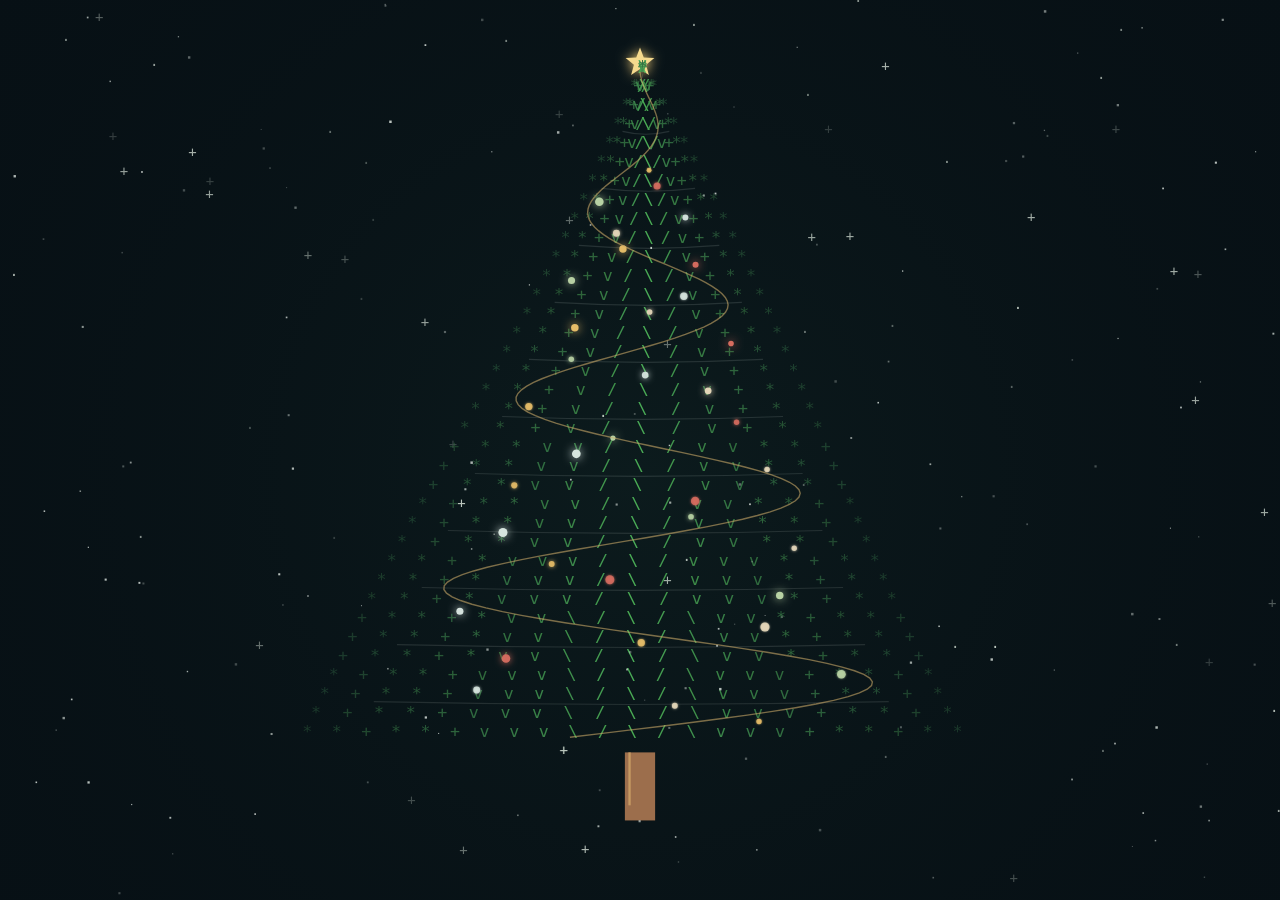
==== web/mobile/index.html @ 5fb22a38 "Simplify Christmas tree web and add mobile page Co-authored-by: Copilot <223556219+Copilot@users.nor" ====
<!doctype html>
<html lang="vi">
  <head>
    <meta charset="utf-8">
    <meta name="viewport" content="width=device-width, initial-scale=1, viewport-fit=cover">
    <meta name="theme-color" content="#071015">
    <meta name="description" content="Cây thông Giáng sinh động cho điện thoại. Chạm để bật hoặc tắt nhạc.">
    <title>Christmas Tree — Mobile</title>
    <link rel="stylesheet" href="../style.css">
    <script src="../app.js" defer></script>
  </head>
  <body class="mobile-mode">
    <main class="scene">
      <canvas id="tree-canvas" aria-label="Cây thông Giáng sinh động. Chạm để bật hoặc tắt nhạc."></canvas>
    </main>
  </body>
</html>
---- web/style.css ----
:root {
  color-scheme: dark;
  background: #071015;
  font-family: Consolas, monospace;
}

* {
  box-sizing: border-box;
}

html,
body {
  width: 100%;
  height: 100%;
  min-width: 320px;
  min-height: 100%;
  margin: 0;
  overflow: hidden;
  background: #071015;
}

.scene {
  position: fixed;
  inset: 0;
  overflow: hidden;
  background:
    radial-gradient(ellipse at 50% 56%, rgba(35, 75, 66, .22), transparent 49%),
    radial-gradient(ellipse at 50% 110%, rgba(92, 63, 39, .16), transparent 48%),
    #071015;
}

#tree-canvas {
  display: block;
  width: 100%;
  height: 100%;
  touch-action: manipulation;
  -webkit-tap-highlight-color: transparent;
}

body.mobile-mode .scene {
  background:
    radial-gradient(ellipse at 50% 50%, rgba(35, 75, 66, .25), transparent 58%),
    #071015;
}

@media (max-aspect-ratio: 3 / 4) {
  .scene {
    background:
      radial-gradient(ellipse at 50% 48%, rgba(35, 75, 66, .24), transparent 56%),
      #071015;
  }
}
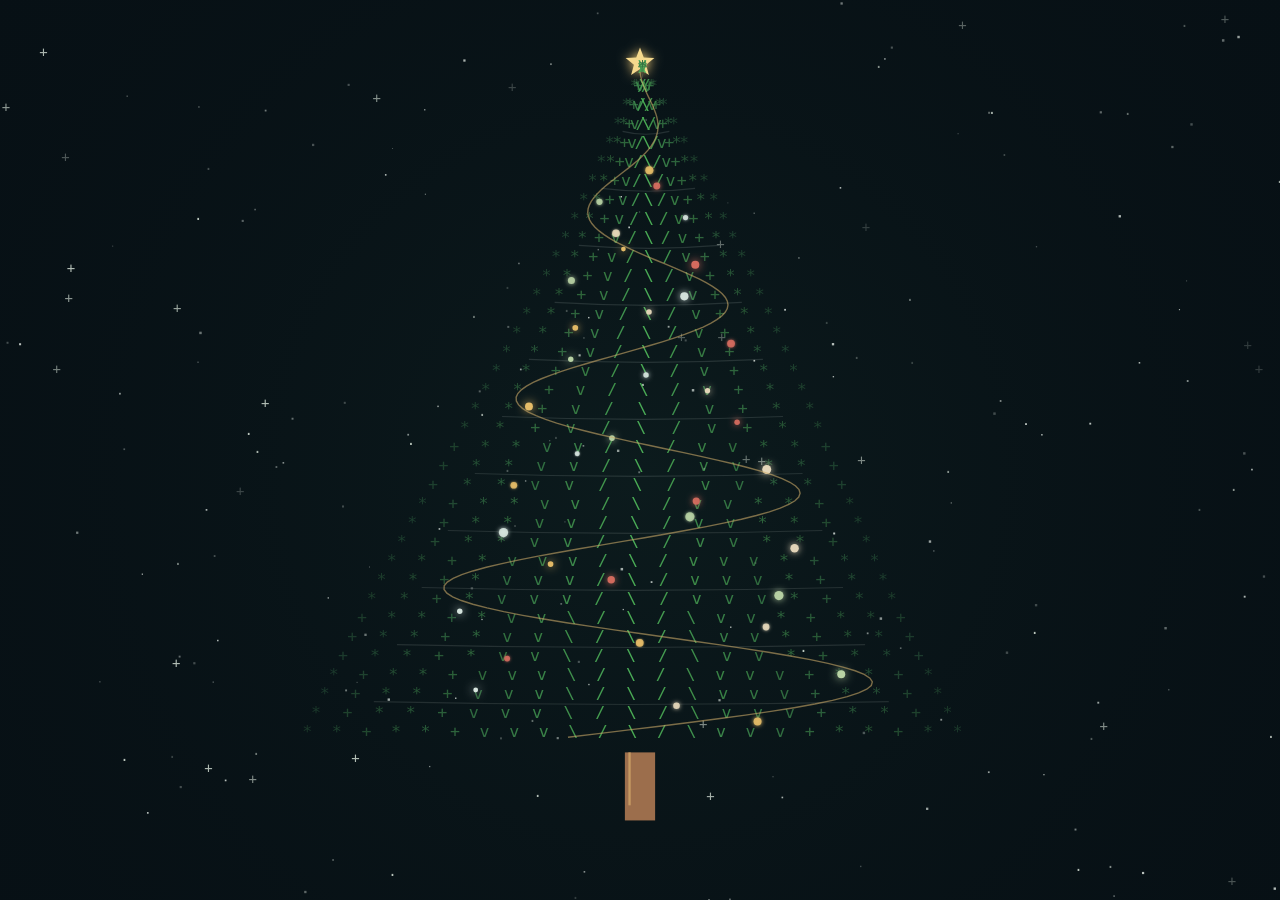
==== commit 84a6207b: "Refresh browser cache for the new minimal pages Co-authored-by: Copilot <223556219+Copilot@users.nor" ====
--- a/web/mobile/index.html
+++ b/web/mobile/index.html
@@ -7,7 +7,7 @@
     <meta name="description" content="Cây thông Giáng sinh động cho điện thoại. Chạm để bật hoặc tắt nhạc.">
     <title>Christmas Tree — Mobile</title>
     <link rel="stylesheet" href="../style.css">
-    <script src="../app.js" defer></script>
+    <script src="../app.js?v=2" defer></script>
   </head>
   <body class="mobile-mode">
     <main class="scene">
